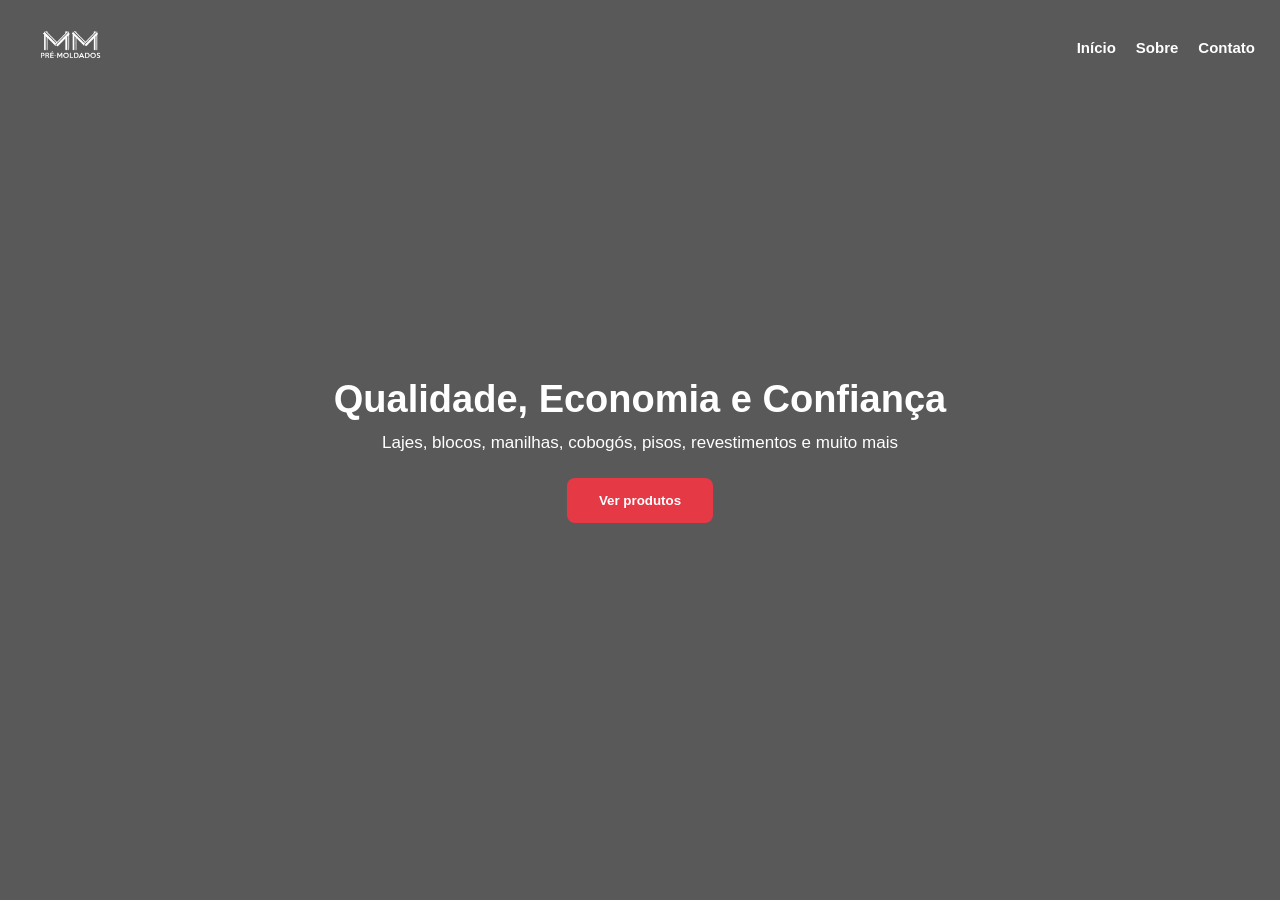
==== index.html @ 1e21f661 "Update index.html" ====
<!DOCTYPE html>
<html lang="pt-BR">
<head>
<meta charset="UTF-8">
<meta name="viewport" content="width=device-width, initial-scale=1.0">
<title>MM Pré-Moldados</title>

<style>
*{
  margin:0;
  padding:0;
  box-sizing:border-box;
  font-family:Arial, Helvetica, sans-serif;
}

body{
  overflow-x:hidden;
}

/* HEADER */
header{
  width:100%;
  display:flex;
  justify-content:space-between;
  align-items:center;
  padding:15px 25px;
  position:fixed;
  top:0;
  z-index:999;
  background:transparent;
}

.logo img{
  height:60px;
}

/* NAV */
nav{
  display:flex;
  gap:20px;
}

nav a{
  text-decoration:none;
  color:#fff;
  font-weight:600;
  font-size:15px;
  transition:0.3s;
}

nav a:hover{
  color:#e63946;
}

/* HERO */
.hero{
  height:100vh;
  display:flex;
  align-items:center;
  justify-content:center;
  text-align:center;
  padding:0 20px;
  color:#fff;
  position:relative;
  overflow:hidden;
}

/* FUNDO PARALLAX */
.parallax-bg{
  position:absolute;
  top:0;
  left:0;
  width:100%;
  height:120%;
  background:linear-gradient(rgba(0,0,0,0.65), rgba(0,0,0,0.65)),
  url('https://i.pinimg.com/1200x/cb/4c/85/cb4c850ed59a0fe32a921cc8f11d0139.jpg');
  background-size:cover;
  background-position:center;
  transform:translateY(0);
  transition:transform 0.1s linear;
}

/* CONTEÚDO */
.hero-content{
  position:relative;
  z-index:2;
  opacity:0;
  transform:translateY(40px);
  animation:fadeUp 1s ease forwards;
}

@keyframes fadeUp{
  to{
    opacity:1;
    transform:translateY(0);
  }
}

.hero h1{
  font-size:38px;
  margin-bottom:12px;
}

.hero p{
  font-size:17px;
  margin-bottom:25px;
}

.btn-produtos{
  padding:15px 32px;
  border:none;
  background:#e63946;
  color:#fff;
  font-weight:bold;
  cursor:pointer;
  border-radius:8px;
  transition:0.3s;
}

.btn-produtos:hover{
  background:#c92f3b;
  transform:scale(1.05);
}

/* MENU LATERAL */
.menu-categorias{
  position:fixed;
  top:0;
  left:-260px;
  width:240px;
  height:100%;
  backdrop-filter:blur(12px);
  background:rgba(0,0,0,0.88);
  padding:90px 20px;
  transition:0.4s ease;
  z-index:998;
}

.menu-categorias.active{
  left:0;
}

.menu-categorias a{
  display:block;
  color:#fff;
  text-decoration:none;
  margin:18px 0;
  font-size:15px;
  border-bottom:1px solid rgba(255,255,255,0.1);
  padding-bottom:10px;
  transition:0.3s;
}

.menu-categorias a:hover{
  color:#e63946;
  padding-left:8px;
}

/* OVERLAY */
.overlay{
  position:fixed;
  top:0;
  left:0;
  width:100%;
  height:100%;
  background:rgba(0,0,0,0.45);
  opacity:0;
  pointer-events:none;
  transition:0.3s;
}

.overlay.active{
  opacity:1;
  pointer-events:auto;
}

/* MOBILE */
@media(max-width:768px){
  .hero h1{
    font-size:24px;
  }

  .hero p{
    font-size:14px;
  }
}
</style>
</head>

<body>

<header>
  <div class="logo">
    <img src="img/logo.png" alt="MM Pré-Moldados">
  </div>

  <nav>
    <a href="#">Início</a>
    <a href="#">Sobre</a>
    <a href="#">Contato</a>
  </nav>
</header>

<section class="hero">
  <div class="parallax-bg" id="parallax"></div>

  <div class="hero-content">
    <h1>Qualidade, Economia e Confiança</h1>
    <p>Lajes, blocos, manilhas, cobogós, pisos, revestimentos e muito mais</p>
    <button class="btn-produtos" onclick="abrirMenu()">Ver produtos</button>
  </div>
</section>

<div class="menu-categorias" id="menuCategorias">
  <a href="blocos.html">Blocos e Canaletas</a>
  <a href="manilhas.html">Manilhas</a>
  <a href="lajes.html">Lajes</a>
  <a href="cobogos.html">Cobogós</a>
  <a href="pingadeiras.html">Pingadeiras</a>
  <a href="caixas.html">Caixas</a>
  <a href="pisos.html">Pisos</a>
  <a href="meio-fio.html">Meio-fio</a>
  <a href="revestimento-parede.html">Revestimentos</a>
</div>

<div class="overlay" id="overlay" onclick="fecharMenu()"></div>

<script>
const menu = document.getElementById("menuCategorias");
const overlay = document.getElementById("overlay");

function abrirMenu(){
  menu.classList.add("active");
  overlay.classList.add("active");
}

function fecharMenu(){
  menu.classList.remove("active");
  overlay.classList.remove("active");
}

/* PARALLAX MODERNO */
window.addEventListener("scroll", () => {
  const scroll = window.scrollY;
  document.getElementById("parallax").style.transform =
    "translateY(" + scroll * 0.3 + "px)";
});
</script>

</body>
</html>
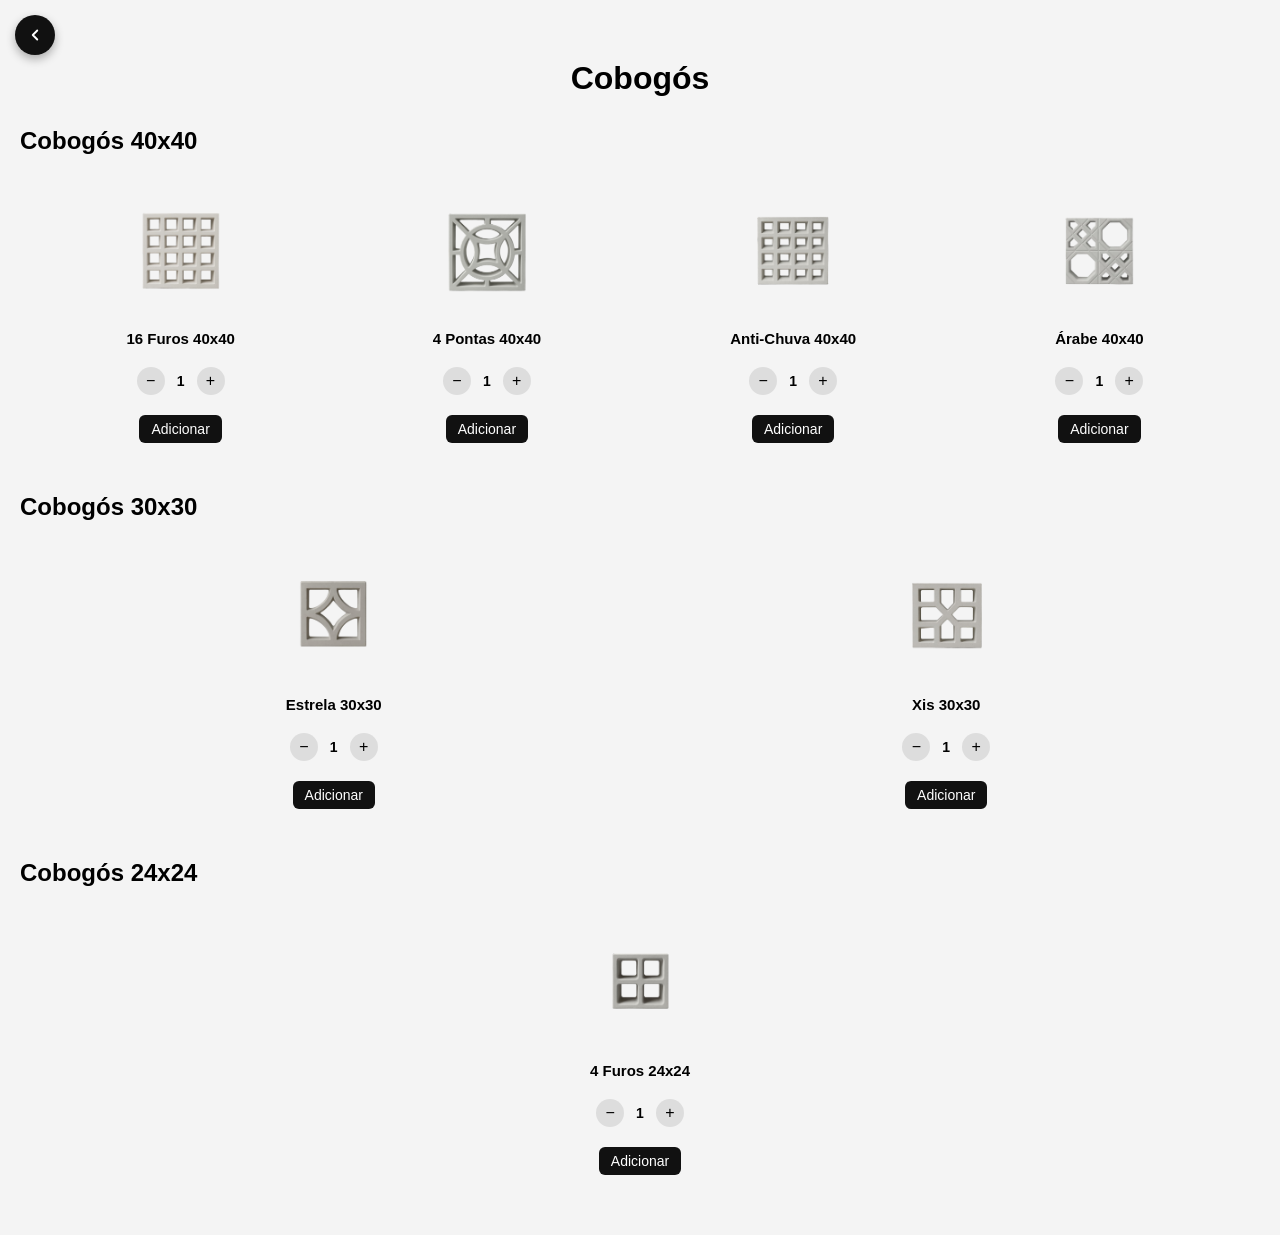
==== commit e3f589e2: "Update index.html" ====
--- a/index.html
+++ b/index.html
@@ -2,249 +2,249 @@
 <html lang="pt-BR">
 <head>
 <meta charset="UTF-8">
+<title>Cobogós | MM Pré-Moldados</title>
 <meta name="viewport" content="width=device-width, initial-scale=1.0">
-<title>MM Pré-Moldados</title>
+
+<link rel="stylesheet" href="css/style.css">
 
 <style>
-*{
-  margin:0;
-  padding:0;
-  box-sizing:border-box;
-  font-family:Arial, Helvetica, sans-serif;
-}
-
-body{
-  overflow-x:hidden;
-}
-
-/* HEADER */
-header{
-  width:100%;
-  display:flex;
-  justify-content:space-between;
-  align-items:center;
-  padding:15px 25px;
-  position:fixed;
-  top:0;
-  z-index:999;
-  background:transparent;
-}
-
-.logo img{
-  height:60px;
-}
-
-/* NAV */
-nav{
-  display:flex;
-  gap:20px;
-}
-
-nav a{
-  text-decoration:none;
-  color:#fff;
-  font-weight:600;
-  font-size:15px;
-  transition:0.3s;
-}
-
-nav a:hover{
-  color:#e63946;
-}
-
-/* HERO */
-.hero{
-  height:100vh;
-  display:flex;
-  align-items:center;
-  justify-content:center;
-  text-align:center;
-  padding:0 20px;
-  color:#fff;
-  position:relative;
-  overflow:hidden;
-}
-
-/* FUNDO PARALLAX */
-.parallax-bg{
-  position:absolute;
-  top:0;
-  left:0;
-  width:100%;
-  height:120%;
-  background:linear-gradient(rgba(0,0,0,0.65), rgba(0,0,0,0.65)),
-  url('https://i.pinimg.com/1200x/cb/4c/85/cb4c850ed59a0fe32a921cc8f11d0139.jpg');
-  background-size:cover;
-  background-position:center;
-  transform:translateY(0);
-  transition:transform 0.1s linear;
-}
-
-/* CONTEÚDO */
-.hero-content{
-  position:relative;
-  z-index:2;
-  opacity:0;
-  transform:translateY(40px);
-  animation:fadeUp 1s ease forwards;
-}
-
-@keyframes fadeUp{
+
+/* ============================= */
+/* CARD TRANSPARENTE */
+/* ============================= */
+
+.card{
+  background: transparent;
+  box-shadow: none;
+  border: none;
+}
+
+/* ============================= */
+/* IMAGENS MENORES */
+/* ============================= */
+
+.card img{
+  width: 100%;
+  height: 120px;
+  object-fit: contain;
+  margin-bottom: 10px;
+}
+
+/* ============================= */
+/* ANIMAÇÃO DE ENTRADA */
+/* ============================= */
+
+.card{
+  opacity: 0;
+  transform: translateY(40px);
+  animation: aparecer 0.6s ease forwards;
+}
+
+.card:nth-child(1){animation-delay:0.1s;}
+.card:nth-child(2){animation-delay:0.2s;}
+.card:nth-child(3){animation-delay:0.3s;}
+.card:nth-child(4){animation-delay:0.4s;}
+.card:nth-child(5){animation-delay:0.5s;}
+.card:nth-child(6){animation-delay:0.6s;}
+
+@keyframes aparecer{
   to{
     opacity:1;
     transform:translateY(0);
   }
 }
 
-.hero h1{
-  font-size:38px;
-  margin-bottom:12px;
-}
-
-.hero p{
-  font-size:17px;
-  margin-bottom:25px;
-}
-
-.btn-produtos{
-  padding:15px 32px;
-  border:none;
-  background:#e63946;
-  color:#fff;
-  font-weight:bold;
-  cursor:pointer;
-  border-radius:8px;
-  transition:0.3s;
-}
-
-.btn-produtos:hover{
-  background:#c92f3b;
-  transform:scale(1.05);
-}
-
-/* MENU LATERAL */
-.menu-categorias{
-  position:fixed;
-  top:0;
-  left:-260px;
-  width:240px;
-  height:100%;
-  backdrop-filter:blur(12px);
-  background:rgba(0,0,0,0.88);
-  padding:90px 20px;
-  transition:0.4s ease;
-  z-index:998;
-}
-
-.menu-categorias.active{
-  left:0;
-}
-
-.menu-categorias a{
-  display:block;
-  color:#fff;
-  text-decoration:none;
-  margin:18px 0;
-  font-size:15px;
-  border-bottom:1px solid rgba(255,255,255,0.1);
-  padding-bottom:10px;
-  transition:0.3s;
-}
-
-.menu-categorias a:hover{
-  color:#e63946;
-  padding-left:8px;
-}
-
-/* OVERLAY */
-.overlay{
-  position:fixed;
-  top:0;
-  left:0;
-  width:100%;
-  height:100%;
-  background:rgba(0,0,0,0.45);
-  opacity:0;
-  pointer-events:none;
-  transition:0.3s;
-}
-
-.overlay.active{
-  opacity:1;
-  pointer-events:auto;
-}
-
-/* MOBILE */
-@media(max-width:768px){
-  .hero h1{
-    font-size:24px;
-  }
-
-  .hero p{
-    font-size:14px;
-  }
-}
 </style>
 </head>
 
 <body>
 
-<header>
-  <div class="logo">
-    <img src="img/logo.png" alt="MM Pré-Moldados">
-  </div>
-
-  <nav>
-    <a href="#">Início</a>
-    <a href="#">Sobre</a>
-    <a href="#">Contato</a>
-  </nav>
-</header>
-
-<section class="hero">
-  <div class="parallax-bg" id="parallax"></div>
-
-  <div class="hero-content">
-    <h1>Qualidade, Economia e Confiança</h1>
-    <p>Lajes, blocos, manilhas, cobogós, pisos, revestimentos e muito mais</p>
-    <button class="btn-produtos" onclick="abrirMenu()">Ver produtos</button>
-  </div>
-</section>
-
-<div class="menu-categorias" id="menuCategorias">
-  <a href="blocos.html">Blocos e Canaletas</a>
-  <a href="manilhas.html">Manilhas</a>
-  <a href="lajes.html">Lajes</a>
-  <a href="cobogos.html">Cobogós</a>
-  <a href="pingadeiras.html">Pingadeiras</a>
-  <a href="caixas.html">Caixas</a>
-  <a href="pisos.html">Pisos</a>
-  <a href="meio-fio.html">Meio-fio</a>
-  <a href="revestimento-parede.html">Revestimentos</a>
-</div>
-
-<div class="overlay" id="overlay" onclick="fecharMenu()"></div>
+<a href="index.html" class="voltar">
+<svg viewBox="0 0 24 24">
+<path d="M15 18l-6-6 6-6"/>
+</svg>
+</a>
+
+<h1>Cobogós</h1>
+
+<!-- ================= 40x40 ================= -->
+
+<h2>Cobogós 40x40</h2>
+<div class="grid">
+
+<div class="card">
+<img src="img/cobogo/cobogo-16-furos-40.jpg">
+<h3>16 Furos 40x40</h3>
+
+<div class="contador">
+<button onclick="alterarQtd(this,-1)">−</button>
+<span class="qtd">1</span>
+<button onclick="alterarQtd(this,1)">+</button>
+</div>
+
+<button class="btn" onclick="addCarrinho(this)">Adicionar</button>
+</div>
+
+<div class="card">
+<img src="img/cobogo/cobogo-4-pontas-40.jpg">
+<h3>4 Pontas 40x40</h3>
+
+<div class="contador">
+<button onclick="alterarQtd(this,-1)">−</button>
+<span class="qtd">1</span>
+<button onclick="alterarQtd(this,1)">+</button>
+</div>
+
+<button class="btn" onclick="addCarrinho(this)">Adicionar</button>
+</div>
+
+<div class="card">
+<img src="img/cobogo/cobogo-anti-chuva-40.jpg">
+<h3>Anti-Chuva 40x40</h3>
+
+<div class="contador">
+<button onclick="alterarQtd(this,-1)">−</button>
+<span class="qtd">1</span>
+<button onclick="alterarQtd(this,1)">+</button>
+</div>
+
+<button class="btn" onclick="addCarrinho(this)">Adicionar</button>
+</div>
+
+<div class="card">
+<img src="img/cobogo/cobogo-arabe-40.jpg">
+<h3>Árabe 40x40</h3>
+
+<div class="contador">
+<button onclick="alterarQtd(this,-1)">−</button>
+<span class="qtd">1</span>
+<button onclick="alterarQtd(this,1)">+</button>
+</div>
+
+<button class="btn" onclick="addCarrinho(this)">Adicionar</button>
+</div>
+
+</div>
+
+<!-- ================= 30x30 ================= -->
+
+<h2>Cobogós 30x30</h2>
+<div class="grid">
+
+<div class="card">
+<img src="img/cobogo/cobogo-estrela-30.jpg">
+<h3>Estrela 30x30</h3>
+
+<div class="contador">
+<button onclick="alterarQtd(this,-1)">−</button>
+<span class="qtd">1</span>
+<button onclick="alterarQtd(this,1)">+</button>
+</div>
+
+<button class="btn" onclick="addCarrinho(this)">Adicionar</button>
+</div>
+
+<div class="card">
+<img src="img/cobogo/cobogo-xis-30.jpg">
+<h3>Xis 30x30</h3>
+
+<div class="contador">
+<button onclick="alterarQtd(this,-1)">−</button>
+<span class="qtd">1</span>
+<button onclick="alterarQtd(this,1)">+</button>
+</div>
+
+<button class="btn" onclick="addCarrinho(this)">Adicionar</button>
+</div>
+
+</div>
+
+<!-- ================= 24x24 ================= -->
+
+<h2>Cobogós 24x24</h2>
+<div class="grid">
+
+<div class="card">
+<img src="img/cobogo/cobogo-4-furos-24.jpg">
+<h3>4 Furos 24x24</h3>
+
+<div class="contador">
+<button onclick="alterarQtd(this,-1)">−</button>
+<span class="qtd">1</span>
+<button onclick="alterarQtd(this,1)">+</button>
+</div>
+
+<button class="btn" onclick="addCarrinho(this)">Adicionar</button>
+</div>
+
+</div>
 
 <script>
-const menu = document.getElementById("menuCategorias");
-const overlay = document.getElementById("overlay");
-
-function abrirMenu(){
-  menu.classList.add("active");
-  overlay.classList.add("active");
-}
-
-function fecharMenu(){
-  menu.classList.remove("active");
-  overlay.classList.remove("active");
-}
-
-/* PARALLAX MODERNO */
-window.addEventListener("scroll", () => {
-  const scroll = window.scrollY;
-  document.getElementById("parallax").style.transform =
-    "translateY(" + scroll * 0.3 + "px)";
-});
+
+/* ============================= */
+/* CONTADOR */
+/* ============================= */
+
+function alterarQtd(botao,valor){
+  const span = botao.parentElement.querySelector(".qtd");
+  let qtd = parseInt(span.innerText);
+  qtd = Math.max(1,qtd+valor);
+  span.innerText = qtd;
+}
+
+/* ============================= */
+/* CARRINHO */
+/* ============================= */
+
+function addCarrinho(botao){
+
+  const card = botao.closest(".card");
+  const nome = card.querySelector("h3").innerText;
+  const qtd = parseInt(card.querySelector(".qtd").innerText);
+
+  let carrinho = JSON.parse(localStorage.getItem("carrinho")) || [];
+
+  let existe = carrinho.find(item=>item.nome===nome);
+
+  if(existe){
+    existe.qtd += qtd;
+  }else{
+    carrinho.push({nome,qtd});
+  }
+
+  localStorage.setItem("carrinho",JSON.stringify(carrinho));
+
+  aviso();
+}
+
+/* ============================= */
+/* AVISO MODERNO */
+/* ============================= */
+
+function aviso(){
+
+  const div = document.createElement("div");
+  div.innerText = "Produto adicionado ✔";
+
+  div.style.position="fixed";
+  div.style.bottom="25px";
+  div.style.left="50%";
+  div.style.transform="translateX(-50%)";
+  div.style.background="#111";
+  div.style.color="#fff";
+  div.style.padding="12px 20px";
+  div.style.borderRadius="8px";
+  div.style.zIndex="9999";
+  div.style.opacity="0";
+  div.style.transition="0.3s";
+
+  document.body.appendChild(div);
+
+  setTimeout(()=>{div.style.opacity="1";},50);
+  setTimeout(()=>{div.style.opacity="0";},1800);
+  setTimeout(()=>{div.remove();},2300);
+}
+
 </script>
 
 </body>
--- a/css/style.css
+++ b/css/style.css
@@ -0,0 +1,234 @@
+/* ============================= */
+/* RESET E BASE */
+/* ============================= */
+
+* {
+  margin: 0;
+  padding: 0;
+  box-sizing: border-box;
+  font-family: Arial, Helvetica, sans-serif;
+}
+
+body {
+  background: #f4f4f4;
+  padding: 60px 20px 40px;
+}
+
+h1 {
+  text-align: center;
+  margin-bottom: 30px;
+}
+
+h2 {
+  margin-top: 30px;
+  margin-bottom: 15px;
+}
+
+h3 {
+  margin: 10px 0;
+  text-align: center;
+  font-size: 15px;
+}
+
+
+/* ============================= */
+/* BOTÃO VOLTAR PADRÃO */
+/* ============================= */
+
+.voltar {
+  position: fixed;
+  top: 15px;
+  left: 15px;
+  width: 40px;
+  height: 40px;
+  background: #111;
+  border-radius: 50%;
+  display: flex;
+  align-items: center;
+  justify-content: center;
+  z-index: 999;
+  box-shadow: 0 4px 10px rgba(0,0,0,0.3);
+  transition: transform 0.2s ease;
+}
+
+.voltar svg {
+  width: 18px;
+  height: 18px;
+  fill: none;
+  stroke: #fff;
+  stroke-width: 2.5;
+  stroke-linecap: round;
+  stroke-linejoin: round;
+}
+
+.voltar:hover {
+  transform: scale(1.08);
+}
+
+
+/* ============================= */
+/* GRID PADRÃO */
+/* ============================= */
+
+.grid {
+  display: grid;
+  grid-template-columns: repeat(auto-fit, minmax(260px, 1fr));
+  gap: 25px;
+  max-width: 1200px;
+  margin: 0 auto;
+}
+
+
+/* ============================= */
+/* CARD PADRÃO - TRANSPARENTE */
+/* ============================= */
+
+.card {
+  background: rgba(255,255,255,0.0); /* transparente */
+  border-radius: 12px;
+  padding: 20px;
+  text-align: center;
+
+  display: flex;
+  flex-direction: column;
+  align-items: center;
+  justify-content: center;
+
+  box-shadow: none; /* remove sombra */
+  transition: transform 0.2s ease, box-shadow 0.3s ease;
+}
+
+.card:hover {
+  transform: translateY(-4px);
+  box-shadow: 0 8px 16px rgba(0,0,0,0.12);
+}
+
+
+/* ============================= */
+/* PADRÃO DE IMAGEM - REDUZIDA E SEM BORDA */
+/* ============================= */
+
+.imagem-placeholder, 
+.card img {
+  width: 100%;
+  height: 120px; /* reduzido para mais compacto */
+  object-fit: contain;
+  background: transparent;
+  border-radius: 0;
+  margin-bottom: 15px;
+  border: none; /* sem borda */
+}
+
+
+/* ============================= */
+/* CONTADOR PADRÃO */
+/* ============================= */
+
+.contador {
+  display: flex;
+  align-items: center;
+  gap: 12px;
+  margin: 10px 0;
+}
+
+.contador button {
+  width: 28px;
+  height: 28px;
+  border: none;
+  border-radius: 50%;
+  background: #ddd;
+  font-size: 16px;
+  cursor: pointer;
+  transition: background 0.2s ease;
+}
+
+.contador button:hover {
+  background: #ccc;
+}
+
+.qtd {
+  font-weight: bold;
+  font-size: 14px;
+}
+
+
+/* ============================= */
+/* BOTÃO PADRÃO */
+/* ============================= */
+
+.btn {
+  margin-top: 10px;
+  padding: 6px 12px;
+  border: none;
+  background: #111;
+  color: #fff;
+  border-radius: 6px;
+  cursor: pointer;
+  transition: background 0.2s ease;
+  font-size: 14px;
+}
+
+.btn:hover {
+  background: #333;
+}
+
+
+/* ============================= */
+/* RESPONSIVO - CELULAR */
+/* ============================= */
+
+@media (max-width: 768px) {
+
+  body {
+    padding: 50px 10px 30px;
+  }
+
+  /* FORÇA 2 PRODUTOS POR LINHA */
+  .grid {
+    grid-template-columns: repeat(2, 1fr);
+    gap: 15px;
+  }
+
+  .card {
+    padding: 12px;
+  }
+
+  .imagem-placeholder, 
+  .card img {
+    height: 100px; /* menor no celular */
+  }
+
+  h3 {
+    font-size: 13px;
+  }
+
+  .btn {
+    padding: 6px 10px;
+    font-size: 13px;
+  }
+
+  .contador button {
+    width: 26px;
+    height: 26px;
+    font-size: 14px;
+  }
+
+  .qtd {
+    font-size: 13px;
+  }
+
+}
+
+
+/* ============================= */
+/* RESPONSIVO - TELAS MUITO PEQUENAS */
+/* ============================= */
+
+@media (max-width: 400px) {
+
+  /* 1 produto por linha só em celular muito pequeno */
+  .grid {
+    grid-template-columns: 1fr;
+  }
+
+}
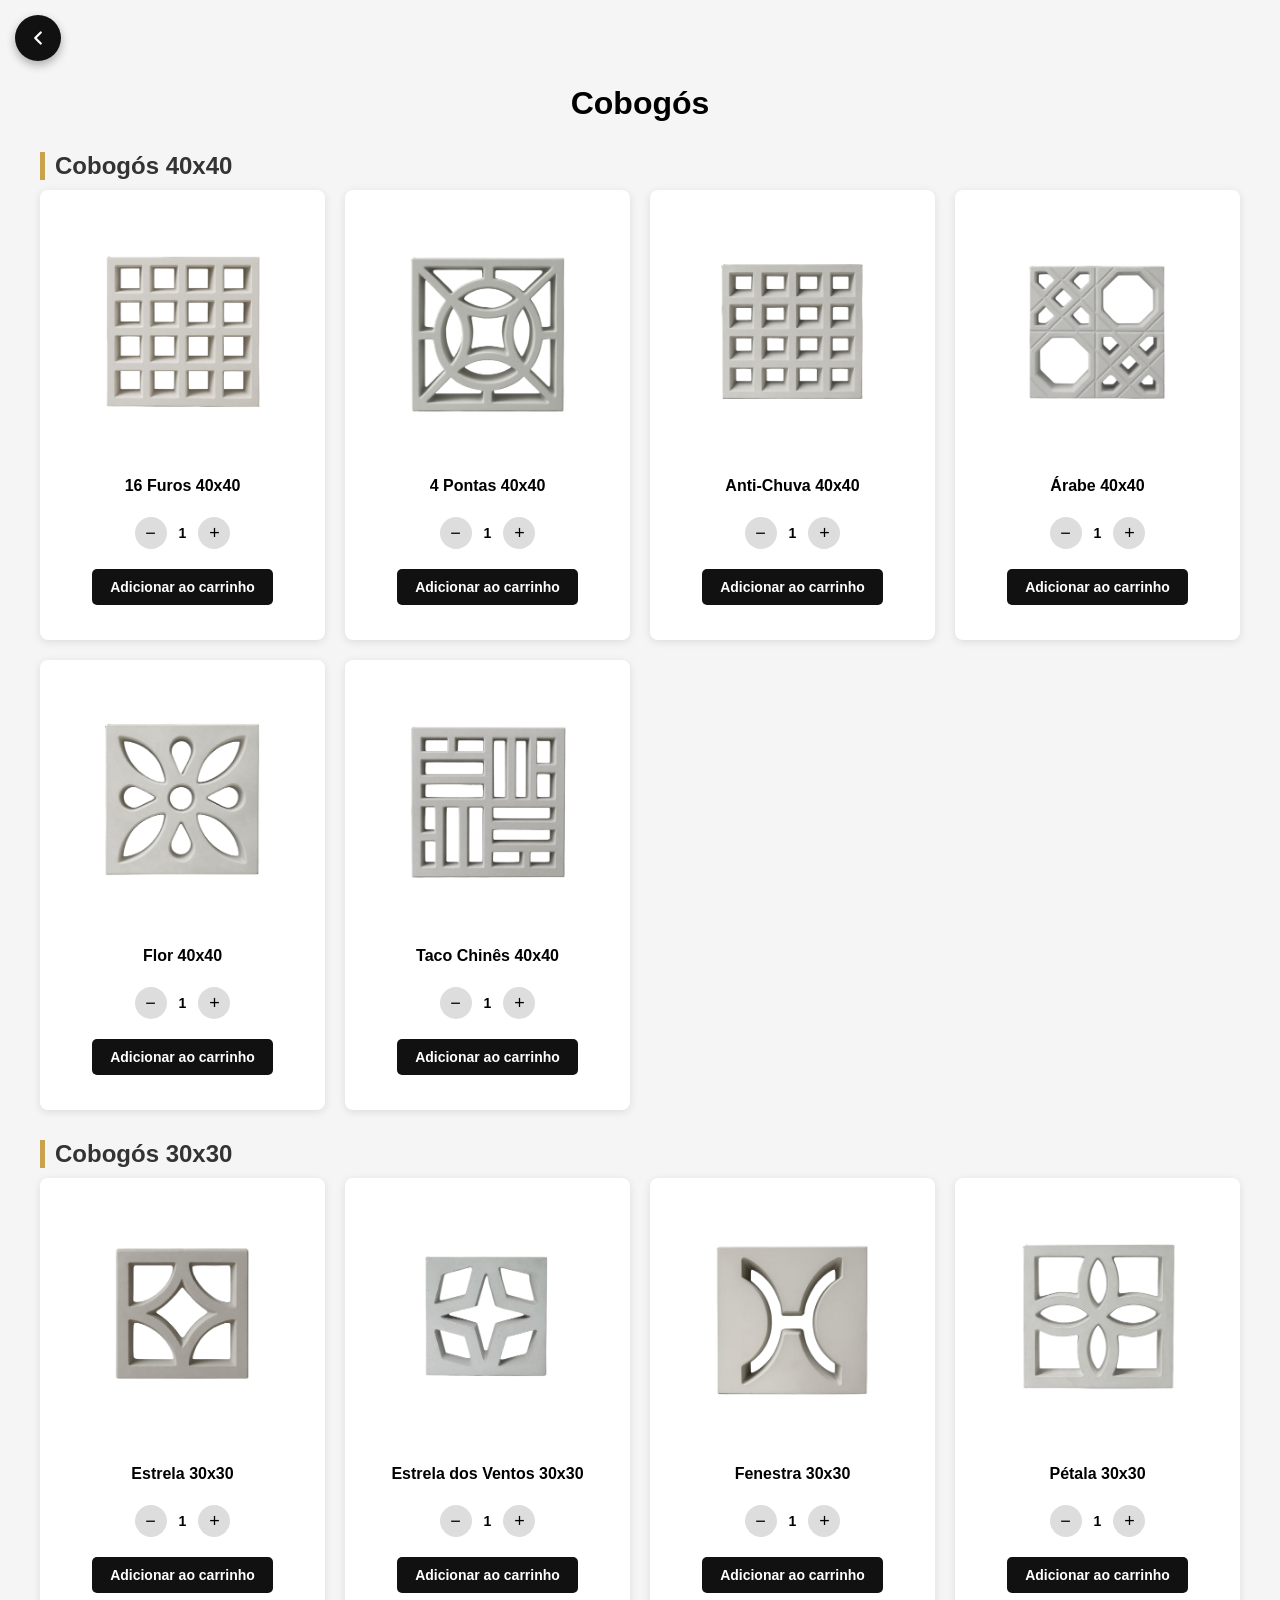
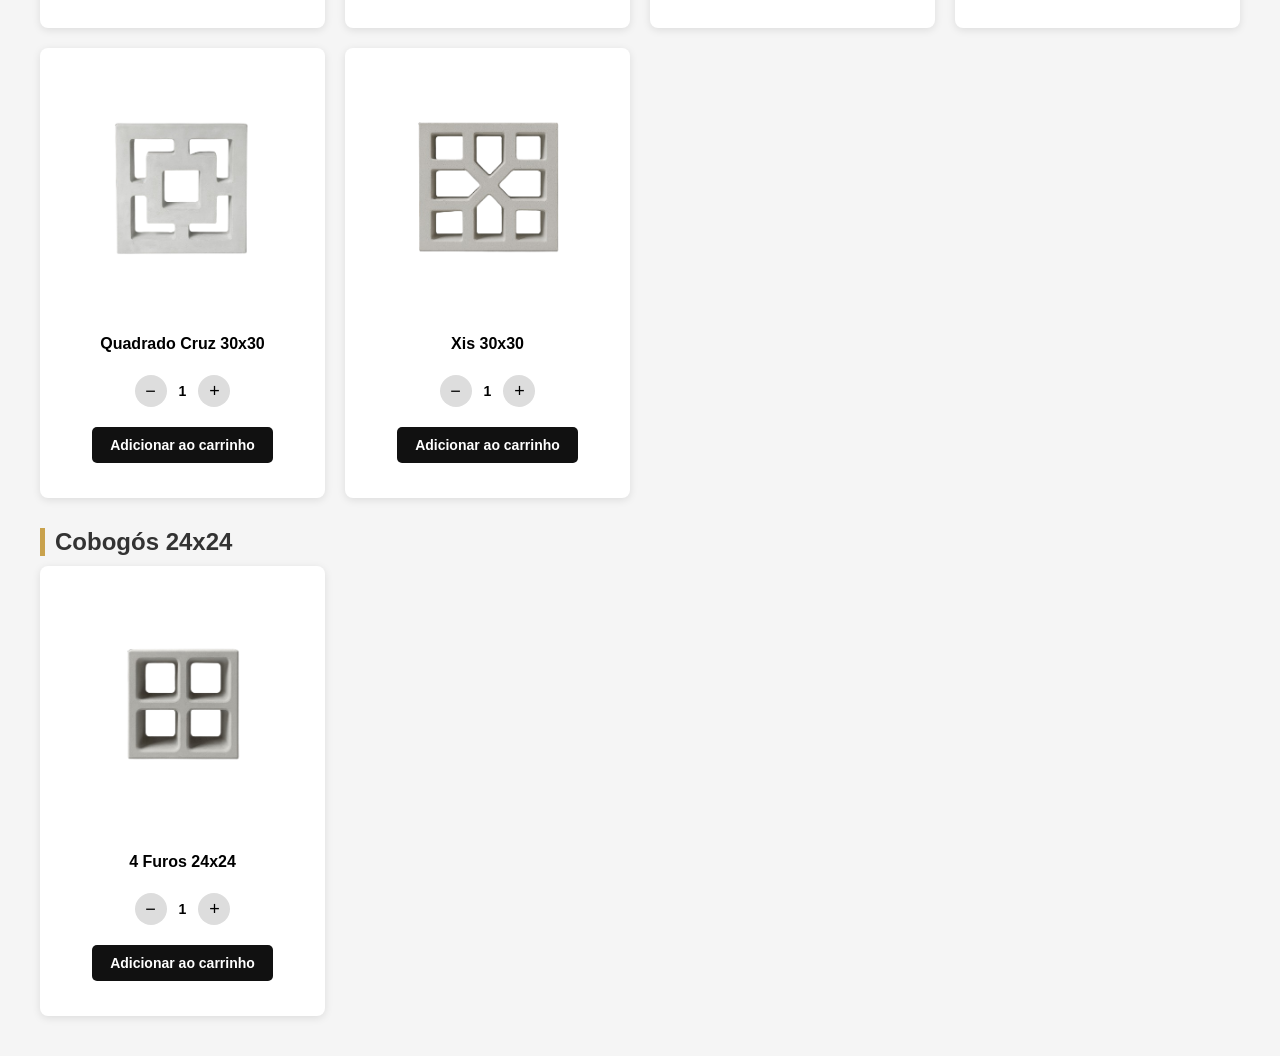
==== commit 6480c6ef: "Update index.html" ====
--- a/index.html
+++ b/index.html
@@ -1,250 +1,320 @@
 <!DOCTYPE html>
 <html lang="pt-BR">
 <head>
-<meta charset="UTF-8">
-<title>Cobogós | MM Pré-Moldados</title>
-<meta name="viewport" content="width=device-width, initial-scale=1.0">
-
-<link rel="stylesheet" href="css/style.css">
-
-<style>
-
-/* ============================= */
-/* CARD TRANSPARENTE */
-/* ============================= */
-
-.card{
-  background: transparent;
-  box-shadow: none;
-  border: none;
-}
-
-/* ============================= */
-/* IMAGENS MENORES */
-/* ============================= */
-
-.card img{
-  width: 100%;
-  height: 120px;
-  object-fit: contain;
-  margin-bottom: 10px;
-}
-
-/* ============================= */
-/* ANIMAÇÃO DE ENTRADA */
-/* ============================= */
-
-.card{
-  opacity: 0;
-  transform: translateY(40px);
-  animation: aparecer 0.6s ease forwards;
-}
-
-.card:nth-child(1){animation-delay:0.1s;}
-.card:nth-child(2){animation-delay:0.2s;}
-.card:nth-child(3){animation-delay:0.3s;}
-.card:nth-child(4){animation-delay:0.4s;}
-.card:nth-child(5){animation-delay:0.5s;}
-.card:nth-child(6){animation-delay:0.6s;}
-
-@keyframes aparecer{
-  to{
-    opacity:1;
-    transform:translateY(0);
-  }
-}
-
-</style>
+  <meta charset="UTF-8">
+  <title>Cobogós | MM Pré-Moldados</title>
+  <meta name="viewport" content="width=device-width, initial-scale=1.0">
+
+  <link rel="stylesheet" href="css/style.css">
+
+  <style>
+    body {
+      margin: 0;
+      font-family: Arial, sans-serif;
+      background: #f5f5f5;
+    }
+
+    h1 {
+      text-align: center;
+      margin: 25px 0 10px;
+    }
+
+    h2 {
+      margin: 30px 20px 10px;
+      border-left: 5px solid #c9a24d;
+      padding-left: 10px;
+      color: #333;
+    }
+
+    .grid {
+      display: grid;
+      grid-template-columns: repeat(4, 1fr);
+      gap: 20px;
+      padding: 0px;
+    }
+
+    @media (max-width: 1024px) {
+      .grid { grid-template-columns: repeat(2, 1fr); }
+    }
+
+    @media (max-width: 600px) {
+      .grid { grid-template-columns: 5fr; }
+    }
+
+    .card {
+      background: #fff;
+      border-radius: 8px;
+      overflow: hidden;
+      box-shadow: 0 2px 8px rgba(0,0,0,0.1);
+      text-align: center;
+    }
+
+    .card img {
+      width: 100%;
+      height: 240px;
+      object-fit: contain;
+      background: #fff;
+    }
+
+    @media (max-width: 600px) {
+      .card img { height: 300px; }
+    }
+
+    .card h3 {
+      margin: 12px 0;
+      font-size: 16px;
+    }
+
+    .contador {
+      display: flex;
+      justify-content: center;
+      align-items: center;
+      gap: 12px;
+      margin-bottom: 10px;
+    }
+
+    .contador button {
+      width: 32px;
+      height: 32px;
+      border: none;
+      border-radius: 50%;
+      background: #ddd;
+      font-size: 18px;
+      cursor: pointer;
+    }
+
+    .btn {
+      display: inline-block;
+      margin-bottom: 15px;
+      padding: 10px 18px;
+      background: #111;
+      color: #fff;
+      border-radius: 5px;
+      font-weight: bold;
+      border: none;
+      cursor: pointer;
+    }
+
+    .voltar {
+      position: fixed;
+      top: 15px;
+      left: 15px;
+      width: 46px;
+      height: 46px;
+      background: #111;
+      border-radius: 50%;
+      display: flex;
+      align-items: center;
+      justify-content: center;
+      z-index: 999;
+    }
+
+    .voltar svg {
+      width: 22px;
+      height: 22px;
+      stroke: #fff;
+      stroke-width: 2.5;
+      fill: none;
+    }
+  </style>
 </head>
 
 <body>
 
-<a href="index.html" class="voltar">
-<svg viewBox="0 0 24 24">
-<path d="M15 18l-6-6 6-6"/>
-</svg>
+<a href="index.html" class="voltar" aria-label="Voltar">
+  <svg viewBox="0 0 24 24">
+    <path d="M15 18l-6-6 6-6"/>
+  </svg>
 </a>
 
 <h1>Cobogós</h1>
 
-<!-- ================= 40x40 ================= -->
-
+<!-- ================== 40x40 ================== -->
 <h2>Cobogós 40x40</h2>
 <div class="grid">
 
-<div class="card">
-<img src="img/cobogo/cobogo-16-furos-40.jpg">
-<h3>16 Furos 40x40</h3>
-
-<div class="contador">
-<button onclick="alterarQtd(this,-1)">−</button>
-<span class="qtd">1</span>
-<button onclick="alterarQtd(this,1)">+</button>
+  <div class="card">
+    <img src="img/cobogo-16-furos-40.jpg" alt="Cobogó 16 Furos 40x40">
+    <h3>16 Furos 40x40</h3>
+    <div class="contador">
+      <button onclick="alterarQtd(this,-1)">−</button>
+      <span class="qtd">1</span>
+      <button onclick="alterarQtd(this,1)">+</button>
+    </div>
+    <button class="btn" onclick="adicionarCarrinho(this)">Adicionar ao carrinho</button>
+  </div>
+
+  <div class="card">
+    <img src="img/cobogo-4-pontas-40.jpg" alt="Cobogó 4 Pontas 40x40">
+    <h3>4 Pontas 40x40</h3>
+    <div class="contador">
+      <button onclick="alterarQtd(this,-1)">−</button>
+      <span class="qtd">1</span>
+      <button onclick="alterarQtd(this,1)">+</button>
+    </div>
+    <button class="btn" onclick="adicionarCarrinho(this)">Adicionar ao carrinho</button>
+  </div>
+
+  <div class="card">
+    <img src="img/cobogo-anti-chuva-40.jpg" alt="Cobogó Anti-Chuva 40x40">
+    <h3>Anti-Chuva 40x40</h3>
+    <div class="contador">
+      <button onclick="alterarQtd(this,-1)">−</button>
+      <span class="qtd">1</span>
+      <button onclick="alterarQtd(this,1)">+</button>
+    </div>
+    <button class="btn" onclick="adicionarCarrinho(this)">Adicionar ao carrinho</button>
+  </div>
+
+  <div class="card">
+    <img src="img/cobogo-arabe-40.jpg" alt="Cobogó Árabe 40x40">
+    <h3>Árabe 40x40</h3>
+    <div class="contador">
+      <button onclick="alterarQtd(this,-1)">−</button>
+      <span class="qtd">1</span>
+      <button onclick="alterarQtd(this,1)">+</button>
+    </div>
+    <button class="btn" onclick="adicionarCarrinho(this)">Adicionar ao carrinho</button>
+  </div>
+
+  <div class="card">
+    <img src="img/cobogo-flor-40.jpg" alt="Cobogó Flor 40x40">
+    <h3>Flor 40x40</h3>
+    <div class="contador">
+      <button onclick="alterarQtd(this,-1)">−</button>
+      <span class="qtd">1</span>
+      <button onclick="alterarQtd(this,1)">+</button>
+    </div>
+    <button class="btn" onclick="adicionarCarrinho(this)">Adicionar ao carrinho</button>
+  </div>
+
+  <div class="card">
+    <img src="img/cobogo-taco-chines-40.jpg" alt="Cobogó Taco Chinês 40x40">
+    <h3>Taco Chinês 40x40</h3>
+    <div class="contador">
+      <button onclick="alterarQtd(this,-1)">−</button>
+      <span class="qtd">1</span>
+      <button onclick="alterarQtd(this,1)">+</button>
+    </div>
+    <button class="btn" onclick="adicionarCarrinho(this)">Adicionar ao carrinho</button>
+  </div>
+
 </div>
 
-<button class="btn" onclick="addCarrinho(this)">Adicionar</button>
-</div>
-
-<div class="card">
-<img src="img/cobogo/cobogo-4-pontas-40.jpg">
-<h3>4 Pontas 40x40</h3>
-
-<div class="contador">
-<button onclick="alterarQtd(this,-1)">−</button>
-<span class="qtd">1</span>
-<button onclick="alterarQtd(this,1)">+</button>
-</div>
-
-<button class="btn" onclick="addCarrinho(this)">Adicionar</button>
-</div>
-
-<div class="card">
-<img src="img/cobogo/cobogo-anti-chuva-40.jpg">
-<h3>Anti-Chuva 40x40</h3>
-
-<div class="contador">
-<button onclick="alterarQtd(this,-1)">−</button>
-<span class="qtd">1</span>
-<button onclick="alterarQtd(this,1)">+</button>
-</div>
-
-<button class="btn" onclick="addCarrinho(this)">Adicionar</button>
-</div>
-
-<div class="card">
-<img src="img/cobogo/cobogo-arabe-40.jpg">
-<h3>Árabe 40x40</h3>
-
-<div class="contador">
-<button onclick="alterarQtd(this,-1)">−</button>
-<span class="qtd">1</span>
-<button onclick="alterarQtd(this,1)">+</button>
-</div>
-
-<button class="btn" onclick="addCarrinho(this)">Adicionar</button>
-</div>
-
-</div>
-
-<!-- ================= 30x30 ================= -->
-
+<!-- ================== 30x30 ================== -->
 <h2>Cobogós 30x30</h2>
 <div class="grid">
 
-<div class="card">
-<img src="img/cobogo/cobogo-estrela-30.jpg">
-<h3>Estrela 30x30</h3>
-
-<div class="contador">
-<button onclick="alterarQtd(this,-1)">−</button>
-<span class="qtd">1</span>
-<button onclick="alterarQtd(this,1)">+</button>
+  <div class="card">
+    <img src="img/cobogo-estrela-30.jpg" alt="Cobogó Estrela 30x30">
+    <h3>Estrela 30x30</h3>
+    <div class="contador">
+      <button onclick="alterarQtd(this,-1)">−</button>
+      <span class="qtd">1</span>
+      <button onclick="alterarQtd(this,1)">+</button>
+    </div>
+    <button class="btn" onclick="adicionarCarrinho(this)">Adicionar ao carrinho</button>
+  </div>
+
+  <div class="card">
+    <img src="img/cobogo-estrela-dos-ventos-30.jpg" alt="Cobogó Estrela dos Ventos 30x30">
+    <h3>Estrela dos Ventos 30x30</h3>
+    <div class="contador">
+      <button onclick="alterarQtd(this,-1)">−</button>
+      <span class="qtd">1</span>
+      <button onclick="alterarQtd(this,1)">+</button>
+    </div>
+    <button class="btn" onclick="adicionarCarrinho(this)">Adicionar ao carrinho</button>
+  </div>
+
+  <div class="card">
+    <img src="img/cobogo-fenestra-30.jpg" alt="Cobogó Fenestra 30x30">
+    <h3>Fenestra 30x30</h3>
+    <div class="contador">
+      <button onclick="alterarQtd(this,-1)">−</button>
+      <span class="qtd">1</span>
+      <button onclick="alterarQtd(this,1)">+</button>
+    </div>
+    <button class="btn" onclick="adicionarCarrinho(this)">Adicionar ao carrinho</button>
+  </div>
+
+  <div class="card">
+    <img src="img/cobogo-petala-30.jpg" alt="Cobogó Pétala 30x30">
+    <h3>Pétala 30x30</h3>
+    <div class="contador">
+      <button onclick="alterarQtd(this,-1)">−</button>
+      <span class="qtd">1</span>
+      <button onclick="alterarQtd(this,1)">+</button>
+    </div>
+    <button class="btn" onclick="adicionarCarrinho(this)">Adicionar ao carrinho</button>
+  </div>
+
+  <div class="card">
+    <img src="img/cobogo-quadrado-cruz-30.jpg" alt="Cobogó Quadrado Cruz 30x30">
+    <h3>Quadrado Cruz 30x30</h3>
+    <div class="contador">
+      <button onclick="alterarQtd(this,-1)">−</button>
+      <span class="qtd">1</span>
+      <button onclick="alterarQtd(this,1)">+</button>
+    </div>
+    <button class="btn" onclick="adicionarCarrinho(this)">Adicionar ao carrinho</button>
+  </div>
+
+  <div class="card">
+    <img src="img/cobogo-xis-30.jpg" alt="Cobogó Xis 30x30">
+    <h3>Xis 30x30</h3>
+    <div class="contador">
+      <button onclick="alterarQtd(this,-1)">−</button>
+      <span class="qtd">1</span>
+      <button onclick="alterarQtd(this,1)">+</button>
+    </div>
+    <button class="btn" onclick="adicionarCarrinho(this)">Adicionar ao carrinho</button>
+  </div>
+
 </div>
 
-<button class="btn" onclick="addCarrinho(this)">Adicionar</button>
-</div>
-
-<div class="card">
-<img src="img/cobogo/cobogo-xis-30.jpg">
-<h3>Xis 30x30</h3>
-
-<div class="contador">
-<button onclick="alterarQtd(this,-1)">−</button>
-<span class="qtd">1</span>
-<button onclick="alterarQtd(this,1)">+</button>
-</div>
-
-<button class="btn" onclick="addCarrinho(this)">Adicionar</button>
-</div>
-
-</div>
-
-<!-- ================= 24x24 ================= -->
-
+<!-- ================== 24x24 ================== -->
 <h2>Cobogós 24x24</h2>
 <div class="grid">
 
-<div class="card">
-<img src="img/cobogo/cobogo-4-furos-24.jpg">
-<h3>4 Furos 24x24</h3>
-
-<div class="contador">
-<button onclick="alterarQtd(this,-1)">−</button>
-<span class="qtd">1</span>
-<button onclick="alterarQtd(this,1)">+</button>
+  <div class="card">
+    <img src="img/cobogo-4-furos-24.jpg" alt="Cobogó 4 Furos 24x24">
+    <h3>4 Furos 24x24</h3>
+    <div class="contador">
+      <button onclick="alterarQtd(this,-1)">−</button>
+      <span class="qtd">1</span>
+      <button onclick="alterarQtd(this,1)">+</button>
+    </div>
+    <button class="btn" onclick="adicionarCarrinho(this)">Adicionar ao carrinho</button>
+  </div>
+
 </div>
 
-<button class="btn" onclick="addCarrinho(this)">Adicionar</button>
-</div>
-
-</div>
-
 <script>
-
-/* ============================= */
-/* CONTADOR */
-/* ============================= */
-
-function alterarQtd(botao,valor){
-  const span = botao.parentElement.querySelector(".qtd");
-  let qtd = parseInt(span.innerText);
-  qtd = Math.max(1,qtd+valor);
-  span.innerText = qtd;
+function alterarQtd(botao, valor) {
+  const qtdSpan = botao.parentElement.querySelector('.qtd');
+  let qtd = parseInt(qtdSpan.innerText);
+  qtd = Math.max(1, qtd + valor);
+  qtdSpan.innerText = qtd;
 }
 
-/* ============================= */
-/* CARRINHO */
-/* ============================= */
-
-function addCarrinho(botao){
-
-  const card = botao.closest(".card");
-  const nome = card.querySelector("h3").innerText;
-  const qtd = parseInt(card.querySelector(".qtd").innerText);
-
-  let carrinho = JSON.parse(localStorage.getItem("carrinho")) || [];
-
-  let existe = carrinho.find(item=>item.nome===nome);
-
-  if(existe){
-    existe.qtd += qtd;
-  }else{
-    carrinho.push({nome,qtd});
+let carrinho = JSON.parse(localStorage.getItem('carrinho')) || [];
+
+function adicionarCarrinho(botao) {
+  const card = botao.closest('.card');
+  const nome = card.querySelector('h3').innerText;
+  const qtd = parseInt(card.querySelector('.qtd').innerText);
+
+  const existente = carrinho.find(item => item.nome === nome);
+  if (existente) {
+    existente.qtd += qtd;
+  } else {
+    carrinho.push({ nome, qtd });
   }
 
-  localStorage.setItem("carrinho",JSON.stringify(carrinho));
-
-  aviso();
+  localStorage.setItem('carrinho', JSON.stringify(carrinho));
+  alert('Produto adicionado ao carrinho');
 }
-
-/* ============================= */
-/* AVISO MODERNO */
-/* ============================= */
-
-function aviso(){
-
-  const div = document.createElement("div");
-  div.innerText = "Produto adicionado ✔";
-
-  div.style.position="fixed";
-  div.style.bottom="25px";
-  div.style.left="50%";
-  div.style.transform="translateX(-50%)";
-  div.style.background="#111";
-  div.style.color="#fff";
-  div.style.padding="12px 20px";
-  div.style.borderRadius="8px";
-  div.style.zIndex="9999";
-  div.style.opacity="0";
-  div.style.transition="0.3s";
-
-  document.body.appendChild(div);
-
-  setTimeout(()=>{div.style.opacity="1";},50);
-  setTimeout(()=>{div.style.opacity="0";},1800);
-  setTimeout(()=>{div.remove();},2300);
-}
-
 </script>
 
 </body>
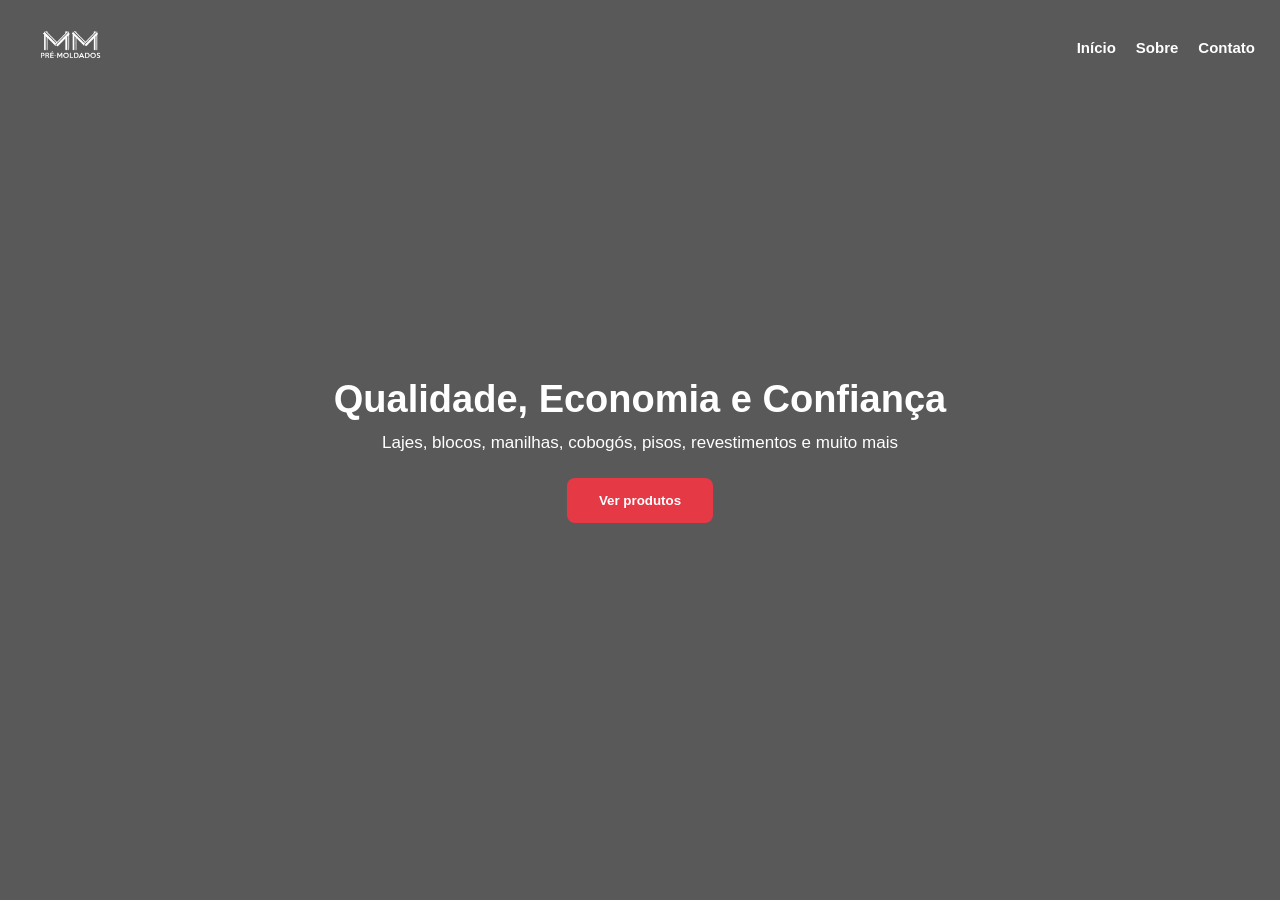
==== commit 5013f4d5: "Update index.html" ====
--- a/index.html
+++ b/index.html
@@ -1,320 +1,250 @@
 <!DOCTYPE html>
 <html lang="pt-BR">
 <head>
-  <meta charset="UTF-8">
-  <title>Cobogós | MM Pré-Moldados</title>
-  <meta name="viewport" content="width=device-width, initial-scale=1.0">
-
-  <link rel="stylesheet" href="css/style.css">
-
-  <style>
-    body {
-      margin: 0;
-      font-family: Arial, sans-serif;
-      background: #f5f5f5;
-    }
-
-    h1 {
-      text-align: center;
-      margin: 25px 0 10px;
-    }
-
-    h2 {
-      margin: 30px 20px 10px;
-      border-left: 5px solid #c9a24d;
-      padding-left: 10px;
-      color: #333;
-    }
-
-    .grid {
-      display: grid;
-      grid-template-columns: repeat(4, 1fr);
-      gap: 20px;
-      padding: 0px;
-    }
-
-    @media (max-width: 1024px) {
-      .grid { grid-template-columns: repeat(2, 1fr); }
-    }
-
-    @media (max-width: 600px) {
-      .grid { grid-template-columns: 5fr; }
-    }
-
-    .card {
-      background: #fff;
-      border-radius: 8px;
-      overflow: hidden;
-      box-shadow: 0 2px 8px rgba(0,0,0,0.1);
-      text-align: center;
-    }
-
-    .card img {
-      width: 100%;
-      height: 240px;
-      object-fit: contain;
-      background: #fff;
-    }
-
-    @media (max-width: 600px) {
-      .card img { height: 300px; }
-    }
-
-    .card h3 {
-      margin: 12px 0;
-      font-size: 16px;
-    }
-
-    .contador {
-      display: flex;
-      justify-content: center;
-      align-items: center;
-      gap: 12px;
-      margin-bottom: 10px;
-    }
-
-    .contador button {
-      width: 32px;
-      height: 32px;
-      border: none;
-      border-radius: 50%;
-      background: #ddd;
-      font-size: 18px;
-      cursor: pointer;
-    }
-
-    .btn {
-      display: inline-block;
-      margin-bottom: 15px;
-      padding: 10px 18px;
-      background: #111;
-      color: #fff;
-      border-radius: 5px;
-      font-weight: bold;
-      border: none;
-      cursor: pointer;
-    }
-
-    .voltar {
-      position: fixed;
-      top: 15px;
-      left: 15px;
-      width: 46px;
-      height: 46px;
-      background: #111;
-      border-radius: 50%;
-      display: flex;
-      align-items: center;
-      justify-content: center;
-      z-index: 999;
-    }
-
-    .voltar svg {
-      width: 22px;
-      height: 22px;
-      stroke: #fff;
-      stroke-width: 2.5;
-      fill: none;
-    }
-  </style>
+<meta charset="UTF-8">
+<meta name="viewport" content="width=device-width, initial-scale=1.0">
+<title>MM Pré-Moldados</title>
+
+<style>
+*{
+  margin:0;
+  padding:0;
+  box-sizing:border-box;
+  font-family:Arial, Helvetica, sans-serif;
+}
+
+body{
+  overflow-x:hidden;
+}
+
+/* HEADER */
+header{
+  width:100%;
+  display:flex;
+  justify-content:space-between;
+  align-items:center;
+  padding:15px 25px;
+  position:fixed;
+  top:0;
+  z-index:999;
+  background:transparent;
+}
+
+.logo img{
+  height:60px;
+}
+
+/* NAV */
+nav{
+  display:flex;
+  gap:20px;
+}
+
+nav a{
+  text-decoration:none;
+  color:#fff;
+  font-weight:600;
+  font-size:15px;
+  transition:0.3s;
+}
+
+nav a:hover{
+  color:#e63946;
+}
+
+/* HERO */
+.hero{
+  height:100vh;
+  display:flex;
+  align-items:center;
+  justify-content:center;
+  text-align:center;
+  padding:0 20px;
+  color:#fff;
+  position:relative;
+  overflow:hidden;
+}
+
+/* FUNDO PARALLAX */
+.parallax-bg{
+  position:absolute;
+  top:0;
+  left:0;
+  width:100%;
+  height:120%;
+  background:linear-gradient(rgba(0,0,0,0.65), rgba(0,0,0,0.65)),
+  url('https://i.pinimg.com/1200x/cb/4c/85/cb4c850ed59a0fe32a921cc8f11d0139.jpg');
+  background-size:cover;
+  background-position:center;
+  transform:translateY(0);
+  transition:transform 0.1s linear;
+}
+
+/* CONTEÚDO */
+.hero-content{
+  position:relative;
+  z-index:2;
+  opacity:0;
+  transform:translateY(40px);
+  animation:fadeUp 1s ease forwards;
+}
+
+@keyframes fadeUp{
+  to{
+    opacity:1;
+    transform:translateY(0);
+  }
+}
+
+.hero h1{
+  font-size:38px;
+  margin-bottom:12px;
+}
+
+.hero p{
+  font-size:17px;
+  margin-bottom:25px;
+}
+
+.btn-produtos{
+  padding:15px 32px;
+  border:none;
+  background:#e63946;
+  color:#fff;
+  font-weight:bold;
+  cursor:pointer;
+  border-radius:8px;
+  transition:0.3s;
+}
+
+.btn-produtos:hover{
+  background:#c92f3b;
+  transform:scale(1.05);
+}
+
+/* MENU LATERAL */
+.menu-categorias{
+  position:fixed;
+  top:0;
+  left:-260px;
+  width:240px;
+  height:100%;
+  backdrop-filter:blur(12px);
+  background:rgba(0,0,0,0.88);
+  padding:90px 20px;
+  transition:0.4s ease;
+  z-index:998;
+}
+
+.menu-categorias.active{
+  left:0;
+}
+
+.menu-categorias a{
+  display:block;
+  color:#fff;
+  text-decoration:none;
+  margin:18px 0;
+  font-size:15px;
+  border-bottom:1px solid rgba(255,255,255,0.1);
+  padding-bottom:10px;
+  transition:0.3s;
+}
+
+.menu-categorias a:hover{
+  color:#e63946;
+  padding-left:8px;
+}
+
+/* OVERLAY */
+.overlay{
+  position:fixed;
+  top:0;
+  left:0;
+  width:100%;
+  height:100%;
+  background:rgba(0,0,0,0.45);
+  opacity:0;
+  pointer-events:none;
+  transition:0.3s;
+}
+
+.overlay.active{
+  opacity:1;
+  pointer-events:auto;
+}
+
+/* MOBILE */
+@media(max-width:768px){
+  .hero h1{
+    font-size:24px;
+  }
+
+  .hero p{
+    font-size:14px;
+  }
+}
+</style>
 </head>
 
 <body>
 
-<a href="index.html" class="voltar" aria-label="Voltar">
-  <svg viewBox="0 0 24 24">
-    <path d="M15 18l-6-6 6-6"/>
-  </svg>
-</a>
-
-<h1>Cobogós</h1>
-
-<!-- ================== 40x40 ================== -->
-<h2>Cobogós 40x40</h2>
-<div class="grid">
-
-  <div class="card">
-    <img src="img/cobogo-16-furos-40.jpg" alt="Cobogó 16 Furos 40x40">
-    <h3>16 Furos 40x40</h3>
-    <div class="contador">
-      <button onclick="alterarQtd(this,-1)">−</button>
-      <span class="qtd">1</span>
-      <button onclick="alterarQtd(this,1)">+</button>
-    </div>
-    <button class="btn" onclick="adicionarCarrinho(this)">Adicionar ao carrinho</button>
+<header>
+  <div class="logo">
+    <img src="img/logo.png" alt="MM Pré-Moldados">
   </div>
 
-  <div class="card">
-    <img src="img/cobogo-4-pontas-40.jpg" alt="Cobogó 4 Pontas 40x40">
-    <h3>4 Pontas 40x40</h3>
-    <div class="contador">
-      <button onclick="alterarQtd(this,-1)">−</button>
-      <span class="qtd">1</span>
-      <button onclick="alterarQtd(this,1)">+</button>
-    </div>
-    <button class="btn" onclick="adicionarCarrinho(this)">Adicionar ao carrinho</button>
+  <nav>
+    <a href="#">Início</a>
+    <a href="#">Sobre</a>
+    <a href="#">Contato</a>
+  </nav>
+</header>
+
+<section class="hero">
+  <div class="parallax-bg" id="parallax"></div>
+
+  <div class="hero-content">
+    <h1>Qualidade, Economia e Confiança</h1>
+    <p>Lajes, blocos, manilhas, cobogós, pisos, revestimentos e muito mais</p>
+    <button class="btn-produtos" onclick="abrirMenu()">Ver produtos</button>
   </div>
-
-  <div class="card">
-    <img src="img/cobogo-anti-chuva-40.jpg" alt="Cobogó Anti-Chuva 40x40">
-    <h3>Anti-Chuva 40x40</h3>
-    <div class="contador">
-      <button onclick="alterarQtd(this,-1)">−</button>
-      <span class="qtd">1</span>
-      <button onclick="alterarQtd(this,1)">+</button>
-    </div>
-    <button class="btn" onclick="adicionarCarrinho(this)">Adicionar ao carrinho</button>
-  </div>
-
-  <div class="card">
-    <img src="img/cobogo-arabe-40.jpg" alt="Cobogó Árabe 40x40">
-    <h3>Árabe 40x40</h3>
-    <div class="contador">
-      <button onclick="alterarQtd(this,-1)">−</button>
-      <span class="qtd">1</span>
-      <button onclick="alterarQtd(this,1)">+</button>
-    </div>
-    <button class="btn" onclick="adicionarCarrinho(this)">Adicionar ao carrinho</button>
-  </div>
-
-  <div class="card">
-    <img src="img/cobogo-flor-40.jpg" alt="Cobogó Flor 40x40">
-    <h3>Flor 40x40</h3>
-    <div class="contador">
-      <button onclick="alterarQtd(this,-1)">−</button>
-      <span class="qtd">1</span>
-      <button onclick="alterarQtd(this,1)">+</button>
-    </div>
-    <button class="btn" onclick="adicionarCarrinho(this)">Adicionar ao carrinho</button>
-  </div>
-
-  <div class="card">
-    <img src="img/cobogo-taco-chines-40.jpg" alt="Cobogó Taco Chinês 40x40">
-    <h3>Taco Chinês 40x40</h3>
-    <div class="contador">
-      <button onclick="alterarQtd(this,-1)">−</button>
-      <span class="qtd">1</span>
-      <button onclick="alterarQtd(this,1)">+</button>
-    </div>
-    <button class="btn" onclick="adicionarCarrinho(this)">Adicionar ao carrinho</button>
-  </div>
-
+</section>
+
+<div class="menu-categorias" id="menuCategorias">
+  <a href="blocos.html">Blocos e Canaletas</a>
+  <a href="manilhas.html">Manilhas</a>
+  <a href="lajes.html">Lajes</a>
+  <a href="cobogos.html">Cobogós</a>
+  <a href="pingadeiras.html">Pingadeiras</a>
+  <a href="caixas.html">Caixas</a>
+  <a href="pisos.html">Pisos</a>
+  <a href="meio-fio.html">Meio-fio</a>
+  <a href="revestimento-parede.html">Revestimentos</a>
 </div>
 
-<!-- ================== 30x30 ================== -->
-<h2>Cobogós 30x30</h2>
-<div class="grid">
-
-  <div class="card">
-    <img src="img/cobogo-estrela-30.jpg" alt="Cobogó Estrela 30x30">
-    <h3>Estrela 30x30</h3>
-    <div class="contador">
-      <button onclick="alterarQtd(this,-1)">−</button>
-      <span class="qtd">1</span>
-      <button onclick="alterarQtd(this,1)">+</button>
-    </div>
-    <button class="btn" onclick="adicionarCarrinho(this)">Adicionar ao carrinho</button>
-  </div>
-
-  <div class="card">
-    <img src="img/cobogo-estrela-dos-ventos-30.jpg" alt="Cobogó Estrela dos Ventos 30x30">
-    <h3>Estrela dos Ventos 30x30</h3>
-    <div class="contador">
-      <button onclick="alterarQtd(this,-1)">−</button>
-      <span class="qtd">1</span>
-      <button onclick="alterarQtd(this,1)">+</button>
-    </div>
-    <button class="btn" onclick="adicionarCarrinho(this)">Adicionar ao carrinho</button>
-  </div>
-
-  <div class="card">
-    <img src="img/cobogo-fenestra-30.jpg" alt="Cobogó Fenestra 30x30">
-    <h3>Fenestra 30x30</h3>
-    <div class="contador">
-      <button onclick="alterarQtd(this,-1)">−</button>
-      <span class="qtd">1</span>
-      <button onclick="alterarQtd(this,1)">+</button>
-    </div>
-    <button class="btn" onclick="adicionarCarrinho(this)">Adicionar ao carrinho</button>
-  </div>
-
-  <div class="card">
-    <img src="img/cobogo-petala-30.jpg" alt="Cobogó Pétala 30x30">
-    <h3>Pétala 30x30</h3>
-    <div class="contador">
-      <button onclick="alterarQtd(this,-1)">−</button>
-      <span class="qtd">1</span>
-      <button onclick="alterarQtd(this,1)">+</button>
-    </div>
-    <button class="btn" onclick="adicionarCarrinho(this)">Adicionar ao carrinho</button>
-  </div>
-
-  <div class="card">
-    <img src="img/cobogo-quadrado-cruz-30.jpg" alt="Cobogó Quadrado Cruz 30x30">
-    <h3>Quadrado Cruz 30x30</h3>
-    <div class="contador">
-      <button onclick="alterarQtd(this,-1)">−</button>
-      <span class="qtd">1</span>
-      <button onclick="alterarQtd(this,1)">+</button>
-    </div>
-    <button class="btn" onclick="adicionarCarrinho(this)">Adicionar ao carrinho</button>
-  </div>
-
-  <div class="card">
-    <img src="img/cobogo-xis-30.jpg" alt="Cobogó Xis 30x30">
-    <h3>Xis 30x30</h3>
-    <div class="contador">
-      <button onclick="alterarQtd(this,-1)">−</button>
-      <span class="qtd">1</span>
-      <button onclick="alterarQtd(this,1)">+</button>
-    </div>
-    <button class="btn" onclick="adicionarCarrinho(this)">Adicionar ao carrinho</button>
-  </div>
-
-</div>
-
-<!-- ================== 24x24 ================== -->
-<h2>Cobogós 24x24</h2>
-<div class="grid">
-
-  <div class="card">
-    <img src="img/cobogo-4-furos-24.jpg" alt="Cobogó 4 Furos 24x24">
-    <h3>4 Furos 24x24</h3>
-    <div class="contador">
-      <button onclick="alterarQtd(this,-1)">−</button>
-      <span class="qtd">1</span>
-      <button onclick="alterarQtd(this,1)">+</button>
-    </div>
-    <button class="btn" onclick="adicionarCarrinho(this)">Adicionar ao carrinho</button>
-  </div>
-
-</div>
+<div class="overlay" id="overlay" onclick="fecharMenu()"></div>
 
 <script>
-function alterarQtd(botao, valor) {
-  const qtdSpan = botao.parentElement.querySelector('.qtd');
-  let qtd = parseInt(qtdSpan.innerText);
-  qtd = Math.max(1, qtd + valor);
-  qtdSpan.innerText = qtd;
-}
-
-let carrinho = JSON.parse(localStorage.getItem('carrinho')) || [];
-
-function adicionarCarrinho(botao) {
-  const card = botao.closest('.card');
-  const nome = card.querySelector('h3').innerText;
-  const qtd = parseInt(card.querySelector('.qtd').innerText);
-
-  const existente = carrinho.find(item => item.nome === nome);
-  if (existente) {
-    existente.qtd += qtd;
-  } else {
-    carrinho.push({ nome, qtd });
-  }
-
-  localStorage.setItem('carrinho', JSON.stringify(carrinho));
-  alert('Produto adicionado ao carrinho');
-}
+const menu = document.getElementById("menuCategorias");
+const overlay = document.getElementById("overlay");
+
+function abrirMenu(){
+  menu.classList.add("active");
+  overlay.classList.add("active");
+}
+
+function fecharMenu(){
+  menu.classList.remove("active");
+  overlay.classList.remove("active");
+}
+
+/* PARALLAX MODERNO */
+window.addEventListener("scroll", () => {
+  const scroll = window.scrollY;
+  document.getElementById("parallax").style.transform =
+    "translateY(" + scroll * 0.3 + "px)";
+});
 </script>
 
 </body>
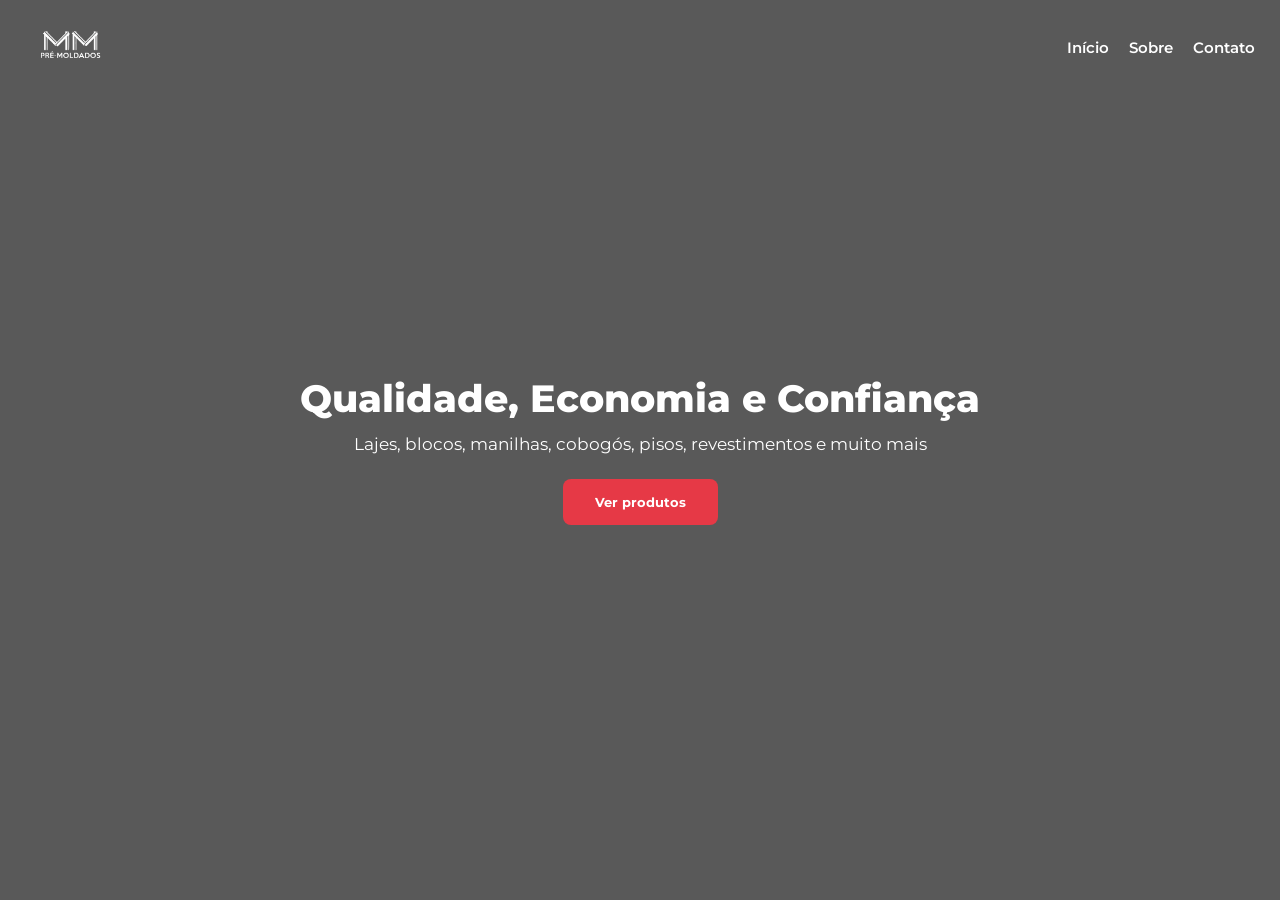
==== commit 362797f7: "Update index.html" ====
--- a/index.html
+++ b/index.html
@@ -5,12 +5,15 @@
 <meta name="viewport" content="width=device-width, initial-scale=1.0">
 <title>MM Pré-Moldados</title>
 
+<!-- Google Fonts - Montserrat -->
+<link href="https://fonts.googleapis.com/css2?family=Montserrat:wght@400;600;700;800&display=swap" rel="stylesheet">
+
 <style>
 *{
   margin:0;
   padding:0;
   box-sizing:border-box;
-  font-family:Arial, Helvetica, sans-serif;
+  font-family:'Montserrat', sans-serif;
 }
 
 body{
@@ -98,11 +101,13 @@
 
 .hero h1{
   font-size:38px;
+  font-weight:800;
   margin-bottom:12px;
 }
 
 .hero p{
   font-size:17px;
+  font-weight:400;
   margin-bottom:25px;
 }
 
@@ -111,7 +116,7 @@
   border:none;
   background:#e63946;
   color:#fff;
-  font-weight:bold;
+  font-weight:700;
   cursor:pointer;
   border-radius:8px;
   transition:0.3s;
@@ -146,6 +151,7 @@
   text-decoration:none;
   margin:18px 0;
   font-size:15px;
+  font-weight:600;
   border-bottom:1px solid rgba(255,255,255,0.1);
   padding-bottom:10px;
   transition:0.3s;
@@ -191,7 +197,7 @@
 
 <header>
   <div class="logo">
-    <img src="img/logo.png" alt="MM Pré-Moldados">
+    <img src="img/logos/logo.png" alt="MM Pré-Moldados">
   </div>
 
   <nav>
@@ -239,7 +245,6 @@
   overlay.classList.remove("active");
 }
 
-/* PARALLAX MODERNO */
 window.addEventListener("scroll", () => {
   const scroll = window.scrollY;
   document.getElementById("parallax").style.transform =
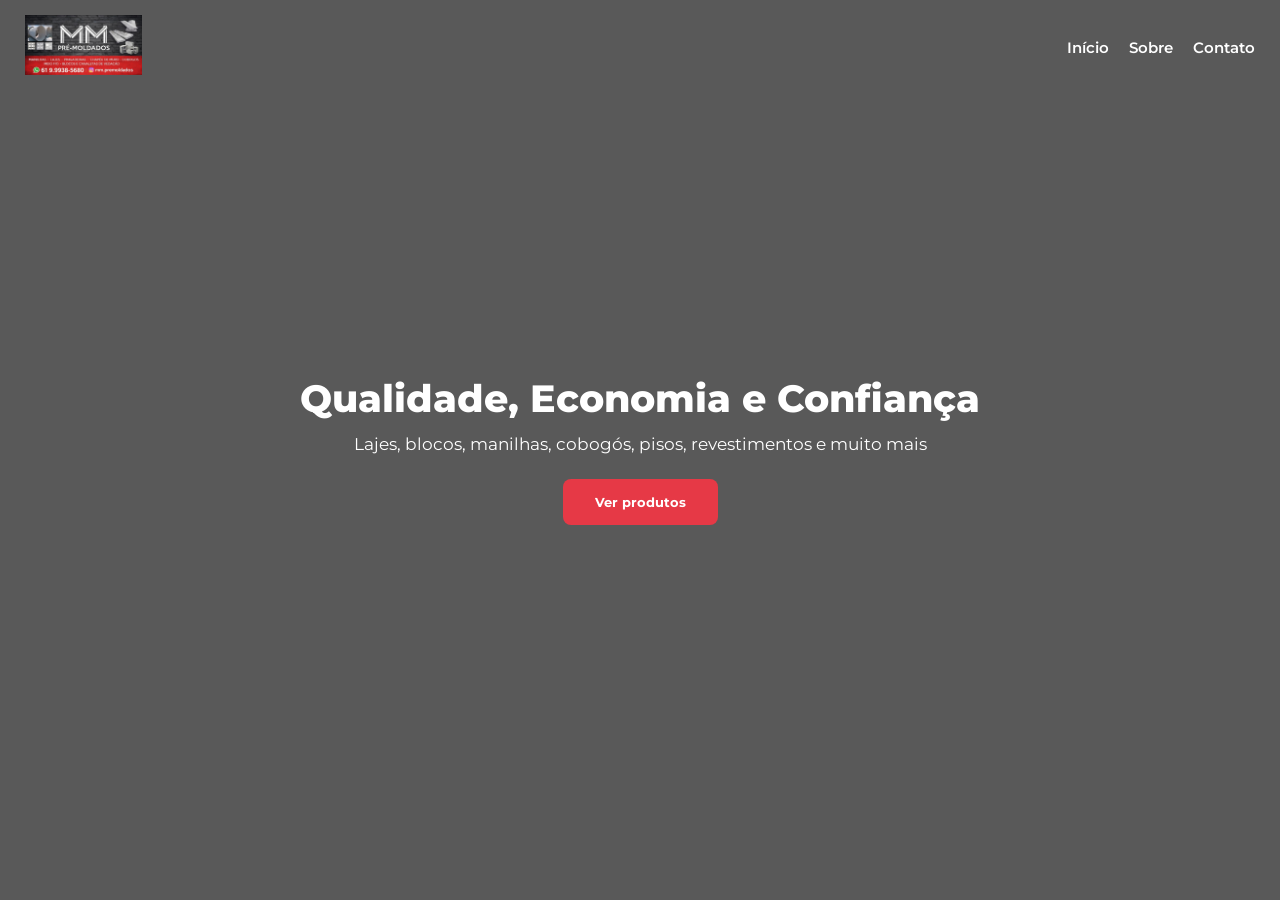
==== commit 3dfecae1: "Update index.html" ====
--- a/index.html
+++ b/index.html
@@ -227,6 +227,7 @@
   <a href="pisos.html">Pisos</a>
   <a href="meio-fio.html">Meio-fio</a>
   <a href="revestimento-parede.html">Revestimentos</a>
+   <a href="estacas.html">Estacas de concreto</a>
 </div>
 
 <div class="overlay" id="overlay" onclick="fecharMenu()"></div>
